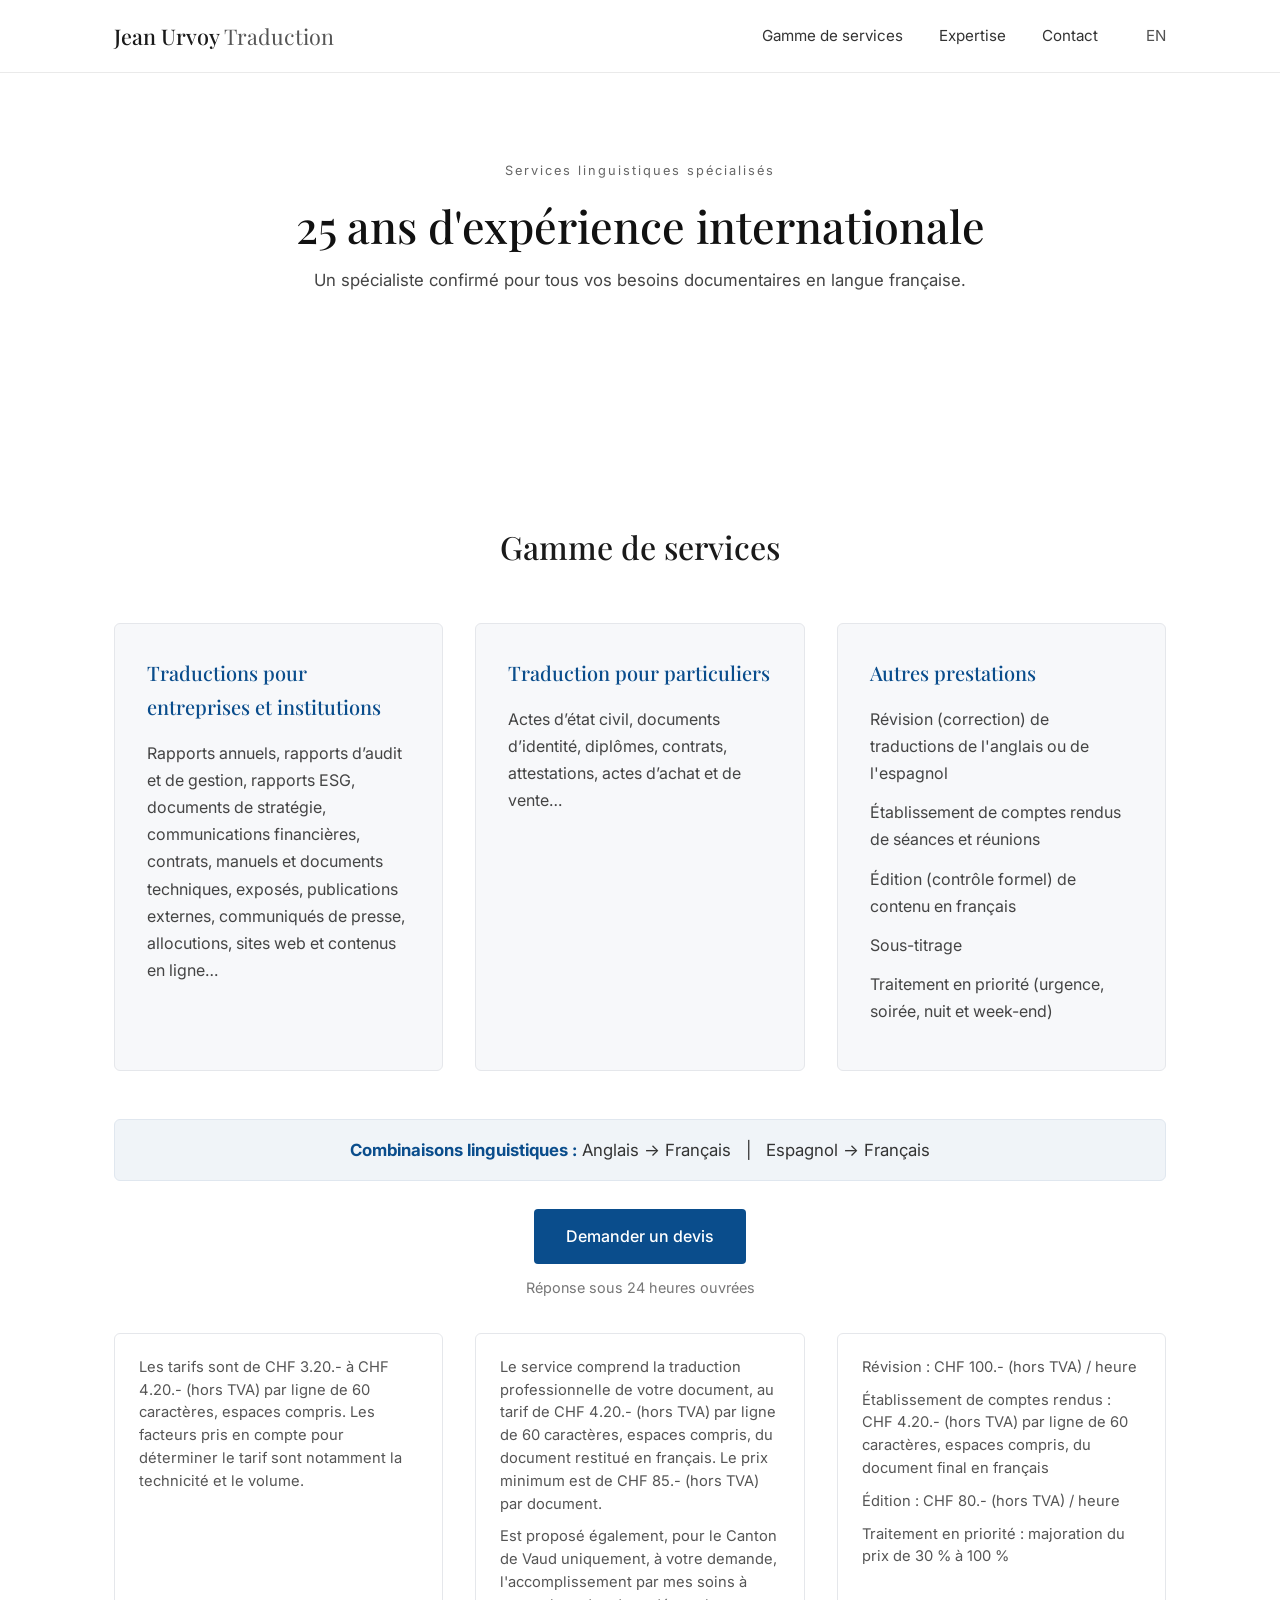
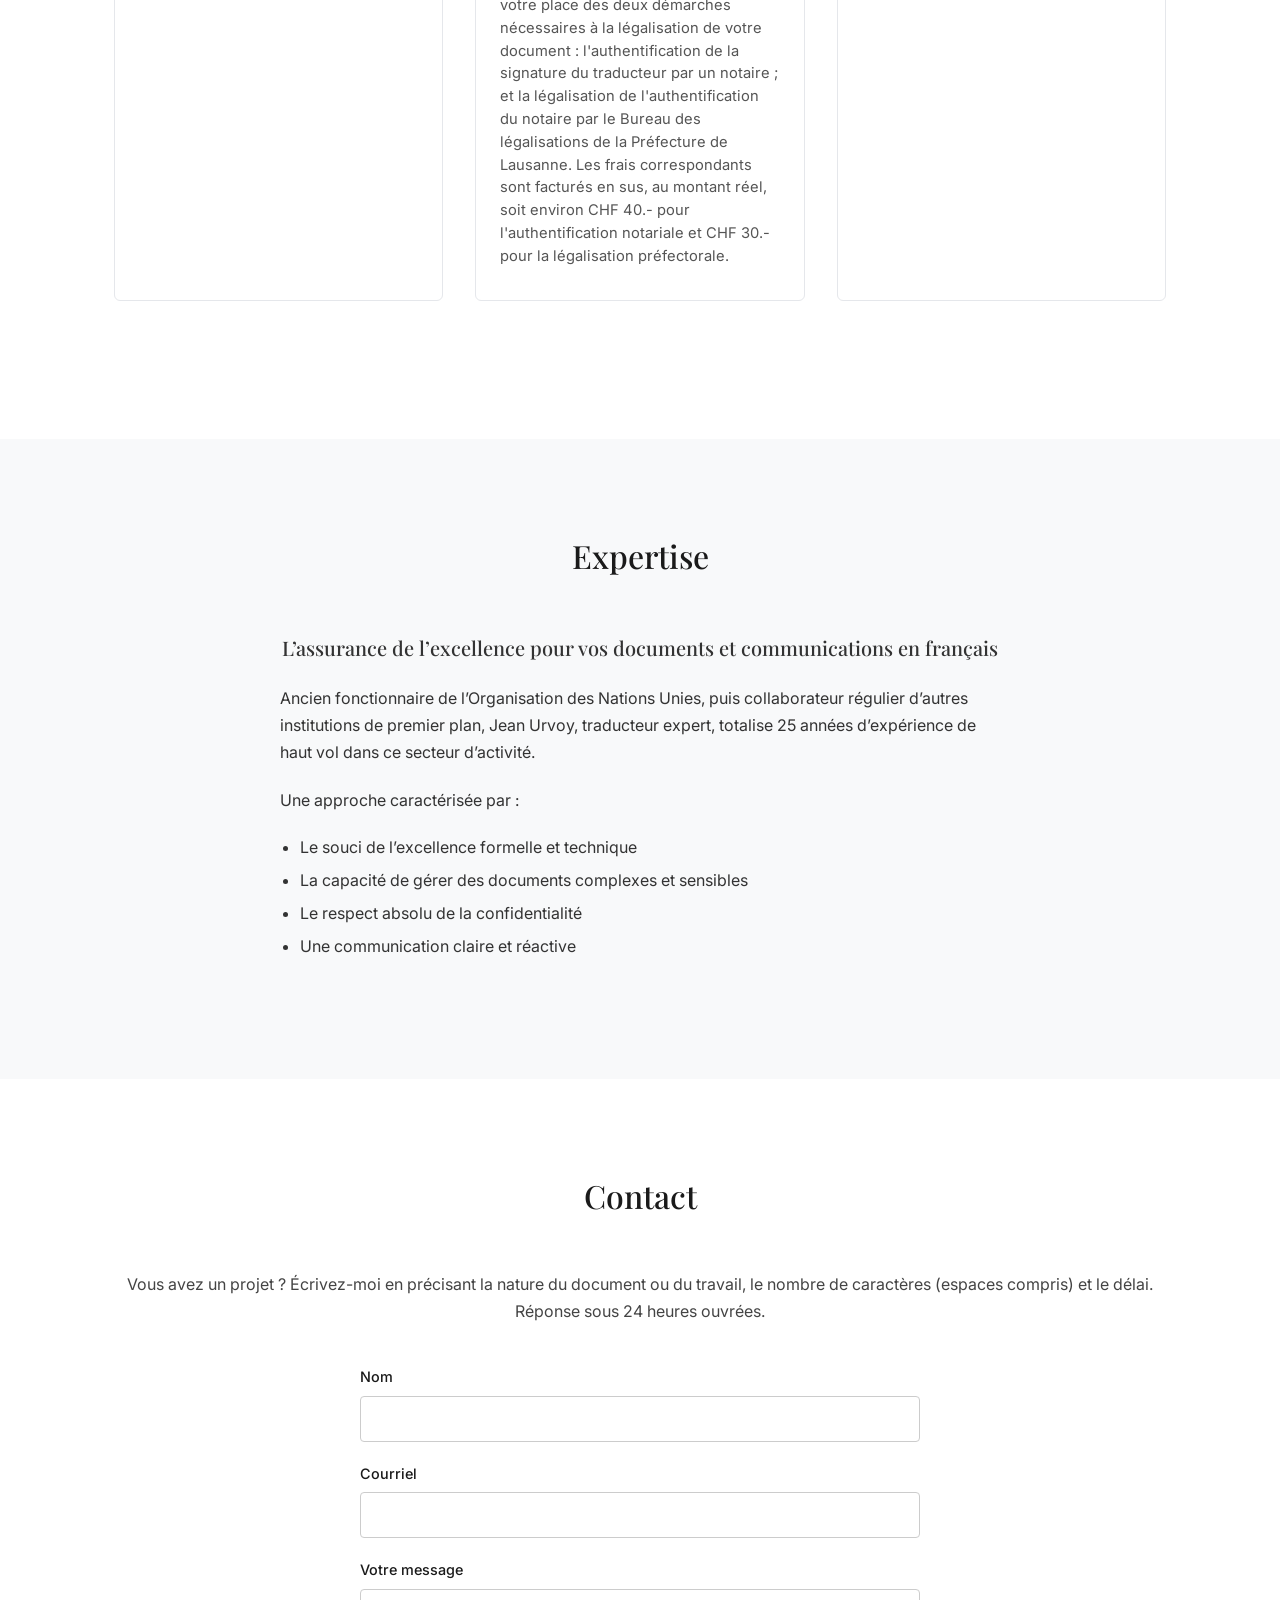
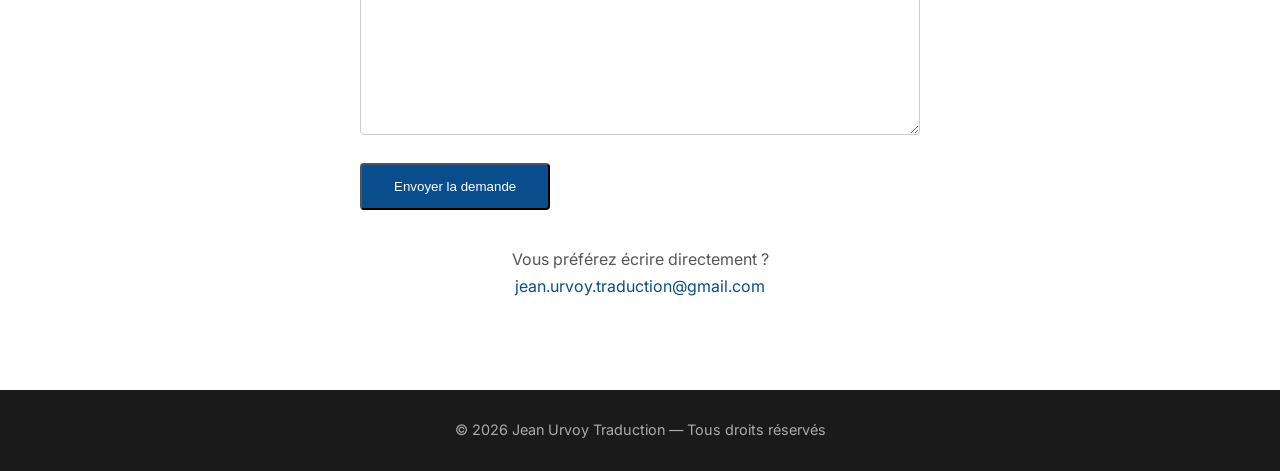
==== index.html @ 25f244a0 "Add files via upload chargement initial des fiches html fr et en + styles.css - essai" ====
<!DOCTYPE html>
<html lang="fr">
<head>
    <meta charset="UTF-8">
    <meta name="viewport" content="width=device-width, initial-scale=1.0">
    <title>Jean Urvoy Traduction | Traducteur professionnel</title>
    <meta name="description" content="Traducteur professionnel – 25 ans d’expérience. Traductions officielles et certifiées en Suisse. Anglais & Espagnol → Français.">
    <link rel="stylesheet" href="styles.css">
    <link rel="preconnect" href="https://fonts.googleapis.com">
    <link rel="preconnect" href="https://fonts.gstatic.com" crossorigin>
    <link href="https://fonts.googleapis.com/css2?family=Inter:wght@300;400;500;600&family=Playfair+Display:wght@500;600&display=swap" rel="stylesheet">
</head>
<body>

    <!-- Header -->
    <header class="header">
        <div class="container header-inner">
            <a href="#accueil" class="logo">Jean Urvoy <span>Traduction</span></a>
            <nav class="nav">
                <a href="#services">Gamme de services</a>
                <a href="#apropos">Expertise</a>
                <a href="#contact">Contact</a>
 <a href="index-en.html" class="lang-switch">EN</a>
            </nav>
            <button class="menu-toggle" aria-label="Menu">☰</button>
        </div>
    </header>

    <!-- Hero / Accueil -->
    <section id="accueil" class="hero">
        <div class="container">
            <p class="hero-label">Services linguistiques spécialisés</p>
            <h1>25 ans d'expérience internationale</h1>
            <p class="hero-text">
                Un spécialiste confirmé pour tous vos besoins documentaires en langue française.
            </p>
        </div>
    </section>

    <!-- Gamme de services -->
    <section id="services" class="section">
        <div class="container">
            <h2>Gamme de services</h2>

            <!-- Première rangée : les 3 services -->
            <div class="services-grid">
                <div class="service-card">
                    <h3>Traductions pour entreprises et institutions</h3>
                    <p>
                        Rapports annuels, rapports d’audit et de gestion, rapports ESG, documents de stratégie, communications financières, contrats, manuels et documents techniques, exposés, publications externes, communiqués de presse, allocutions, sites web et contenus en ligne…
                    </p>
                </div>

                <div class="service-card">
                    <h3>Traduction pour particuliers</h3>
                    <p>
                        Actes d’état civil, documents d’identité, diplômes, contrats, attestations, actes d’achat et de vente…
                    </p>
                </div>

                <div class="service-card">
                    <h3>Autres prestations</h3>
                    <p>Révision (correction) de traductions de l'anglais ou de l'espagnol</p>
                    <p>Établissement de comptes rendus de séances et réunions</p>
                    <p>Édition (contrôle formel) de contenu en français</p>
                    <p>Sous-titrage</p>
		    <p>Traitement en priorité (urgence, soirée, nuit et week-end)</p>
                </div>
            </div>

            <!-- Barre Combinaisons linguistiques -->
            <div class="languages-bar">
                <p>
                    <strong>Combinaisons linguistiques :</strong>
                    Anglais → Français &nbsp;&nbsp;|&nbsp;&nbsp; Espagnol → Français
                </p>
            </div>

            <!-- Bouton Demander un devis (déplacé ici) -->
            <div class="cta-center">
                <a href="#contact" class="btn">Demander un devis</a>
                <p class="hero-note">Réponse sous 24 heures ouvrées</p>
            </div>

            <!-- Deuxième rangée : les 3 colonnes tarifs -->
            <div class="services-grid tarifs-row">
                <div class="tarif-card">
                    <p>Les tarifs sont de CHF 3.20.- à CHF 4.20.- (hors TVA) par ligne de 60 caractères, espaces compris. Les facteurs pris en compte pour déterminer le tarif sont notamment la technicité et le volume.</p>
                </div>

                <div class="tarif-card">
                    <p>
                        Le service comprend la traduction professionnelle de votre document, au tarif de CHF 4.20.- (hors TVA) par ligne de 60 caractères, espaces compris, du document restitué en français. Le prix minimum est de CHF 85.- (hors TVA) par document.
                    </p>
                    <p>
                        Est proposé également, pour le Canton de Vaud uniquement, à votre demande, l'accomplissement par mes soins à votre place des deux démarches nécessaires à la légalisation de votre document : l'authentification de la signature du traducteur par un notaire ; et la légalisation de l'authentification du notaire par le Bureau des légalisations de la Préfecture de Lausanne. Les frais correspondants sont facturés en sus, au montant réel, soit environ CHF 40.- pour l'authentification notariale et CHF 30.- pour la légalisation préfectorale.
                    </p>
                </div>

                <div class="tarif-card">
                    <p>Révision : CHF 100.- (hors TVA) / heure</p>
                    <p>Établissement de comptes rendus : CHF 4.20.- (hors TVA) par ligne de 60 caractères, espaces compris, du document final en français</p>
                    <p>Édition : CHF 80.- (hors TVA) / heure</p>
		<p>Traitement en priorité : majoration du prix de 30 % à 100 % </p>
                </div>
            </div>
        </div>
    </section>

    <!-- Expertise -->
    <section id="apropos" class="section section-alt">
        <div class="container">
            <h2>Expertise</h2>
            <div class="about-content">
                <p class="about-intro">
                    L’assurance de l’excellence pour vos documents et communications en français
                </p>
                <p>
                    Ancien fonctionnaire de l’Organisation des Nations Unies, puis collaborateur régulier d’autres institutions de premier plan, 
                    Jean Urvoy, traducteur expert, totalise 25 années d’expérience de haut vol dans ce secteur d’activité.
                </p>
                <p>Une approche caractérisée par :</p>
                <ul>
                    <li>Le souci de l’excellence formelle et technique</li>
                    <li>La capacité de gérer des documents complexes et sensibles</li>
                    <li>Le respect absolu de la confidentialité</li>
                    <li>Une communication claire et réactive</li>
                </ul>
            </div>
        </div>
    </section>

    <!-- Contact -->
    <section id="contact" class="section">
        <div class="container">
            <h2>Contact</h2>
            <p class="contact-intro">Vous avez un projet ? Écrivez-moi en précisant la nature du document ou du travail, le nombre de caractères (espaces compris) et le délai. Réponse sous 24 heures ouvrées.</p>

            <form class="contact-form" action="mailto:jean.urvoy.traduction@gmail.com" method="post" enctype="text/plain">
                <div class="form-group">
                    <label for="name">Nom</label>
                    <input type="text" id="name" name="name" required>
                </div>
                <div class="form-group">
                    <label for="email">Courriel</label>
                    <input type="email" id="email" name="email" required>
                </div>
                <div class="form-group">
                    <label for="message">Votre message</label>
                    <textarea id="message" name="message" rows="6" required></textarea>
                </div>
                <button type="submit" class="btn">Envoyer la demande</button>
            </form>

            <p class="contact-note">
                Vous préférez écrire directement ?<br>
                <a href="mailto:jean.urvoy.traduction@gmail.com">jean.urvoy.traduction@gmail.com</a>
            </p>
        </div>
    </section>

    <!-- Footer -->
    <footer class="footer">
        <div class="container">
            <p>© 2026 Jean Urvoy Traduction — Tous droits réservés</p>
        </div>
    </footer>

    <script>
        const toggle = document.querySelector('.menu-toggle');
        const nav = document.querySelector('.nav');
        toggle.addEventListener('click', () => {
            nav.classList.toggle('active');
        });
    </script>
</body>
</html>
---- styles.css ----
/* ===== Reset & Base ===== */
* {
    margin: 0;
    padding: 0;
    box-sizing: border-box;
}

body {
    font-family: 'Inter', system-ui, sans-serif;
    color: #1a1a1a;
    line-height: 1.7;
    background: #ffffff;
}

.container {
    max-width: 1100px;
    margin: 0 auto;
    padding: 0 24px;
}

h1, h2, h3 {
    font-family: 'Playfair Display', Georgia, serif;
    font-weight: 500;
}

/* ===== Header ===== */
.header {
    position: fixed;
    top: 0;
    left: 0;
    right: 0;
    background: rgba(255, 255, 255, 0.97);
    border-bottom: 1px solid #eaeaea;
    z-index: 100;
    backdrop-filter: blur(8px);
}

.header-inner {
    display: flex;
    justify-content: space-between;
    align-items: center;
    height: 72px;
}

.logo {
    font-family: 'Playfair Display', serif;
    font-size: 1.35rem;
    color: #1a1a1a;
    text-decoration: none;
    font-weight: 500;
}

.logo span {
    font-weight: 400;
    color: #555;
}

.nav {
    display: flex;
    gap: 36px;
}

.nav a {
    text-decoration: none;
    color: #333;
    font-size: 0.95rem;
    font-weight: 400;
    transition: color 0.2s;
}

.nav a:hover {
    color: #0a4d8c;
}

.menu-toggle {
    display: none;
    background: none;
    border: none;
    font-size: 1.5rem;
    cursor: pointer;
}

/* ===== Hero ===== */
.hero {
    padding: 160px 0 100px;
    text-align: center;
}

.hero-label {
    text-transform: none;
    letter-spacing: 2px;
    font-size: 0.8rem;
    color: #666;
    margin-bottom: 16px;
}

.hero h1 {
    font-size: 2.8rem;
    line-height: 1.25;
    margin-bottom: 12px;
    color: #111;
}

.hero-subtitle {
    font-size: 1.25rem;
    color: #444;
    margin-bottom: 28px;
}

.hero-text {
    max-width: 680px;
    margin: 0 auto 36px;
    color: #444;
    font-size: 1.05rem;
}

.btn {
    display: inline-block;
    background: #0a4d8c;
    color: white;
    padding: 14px 32px;
    text-decoration: none;
    border-radius: 4px;
    font-weight: 500;
    transition: background 0.2s;
}

.btn:hover {
    background: #083a6b;
}

.hero-note {
    margin-top: 16px;
    font-size: 0.9rem;
    color: #777;
}

/* ===== Sections ===== */
.section {
    padding: 90px 0;
}

.section-alt {
    background: #f8f9fa;
}

.section h2 {
    font-size: 2rem;
    margin-bottom: 48px;
    text-align: center;
}

/* ===== Services ===== */
.services-grid {
    display: grid;
    grid-template-columns: repeat(auto-fit, minmax(300px, 1fr));
    gap: 32px;
    margin-bottom: 48px;
}

.service-card {
    background: white;
    padding: 32px;
    border: 1px solid #eaeaea;
    border-radius: 6px;
}

.service-card h3 {
    font-size: 1.25rem;
    margin-bottom: 16px;
    color: #0a4d8c;
}

.service-card p {
    margin-bottom: 12px;
    color: #444;
}

.tarifs-box {
    background: #f0f4f8;
    padding: 28px 32px;
    border-radius: 6px;
    text-align: center;
    color: #333;
    font-size: 1.05rem;
}

/* ===== À propos ===== */
.about-content {
    max-width: 720px;
    margin: 0 auto;
}

.about-content p {
    margin-bottom: 20px;
    color: #333;
}

.about-content ul {
    margin: 16px 0 24px 24px;
    color: #333;
}

.languages {
    margin-top: 32px;
    padding-top: 24px;
    border-top: 1px solid #ddd;
    font-size: 1.05rem;
}

/* ===== Processus ===== */
.process-grid {
    display: grid;
    grid-template-columns: repeat(auto-fit, minmax(220px, 1fr));
    gap: 28px;
}

.process-step {
    text-align: center;
    padding: 24px 16px;
}

.step-number {
    display: inline-flex;
    width: 42px;
    height: 42px;
    background: #0a4d8c;
    color: white;
    border-radius: 50%;
    align-items: center;
    justify-content: center;
    font-weight: 600;
    margin-bottom: 16px;
}

.process-step h3 {
    font-size: 1.15rem;
    margin-bottom: 10px;
}

.process-step p {
    color: #555;
    font-size: 0.95rem;
}

/* ===== Contact ===== */
.contact-intro {
    text-align: center;
    margin-bottom: 40px;
    color: #444;
}

.contact-form {
    max-width: 560px;
    margin: 0 auto;
}

.form-group {
    margin-bottom: 20px;
}

.form-group label {
    display: block;
    margin-bottom: 6px;
    font-size: 0.9rem;
    font-weight: 500;
}

.form-group input,
.form-group textarea {
    width: 100%;
    padding: 12px 14px;
    border: 1px solid #ccc;
    border-radius: 4px;
    font-family: inherit;
    font-size: 1rem;
}

.form-group input:focus,
.form-group textarea:focus {
    outline: none;
    border-color: #0a4d8c;
}

.contact-note {
    text-align: center;
    margin-top: 36px;
    color: #555;
}

.contact-note a {
    color: #0a4d8c;
    text-decoration: none;
}

/* ===== Footer ===== */
.footer {
    background: #1a1a1a;
    color: #aaa;
    text-align: center;
    padding: 28px 0;
    font-size: 0.9rem;
}

/* ===== Responsive ===== */
@media (max-width: 768px) {
    .nav {
        display: none;
        position: absolute;
        top: 72px;
        left: 0;
        right: 0;
        background: white;
        flex-direction: column;
        padding: 24px;
        gap: 16px;
        border-bottom: 1px solid #eee;
    }

    .nav.active {
        display: flex;
    }

    .menu-toggle {
        display: block;
    }

    .hero h1 {
        font-size: 2.1rem;
    }

    .hero {
        padding: 130px 0 70px;
    }

    .section {
        padding: 70px 0;
    }
}
.about-intro {
    font-size: 1.25rem;
    font-family: 'Playfair Display', Georgia, serif;
    color: #0a4d8c;
    margin-bottom: 28px;
    text-align: center;
    font-weight: 500;
}

.about-content ul {
    margin: 12px 0 28px 20px;
}

.about-content li {
    margin-bottom: 6px;
}
/* Bloc tarifaire dans les cartes de services */
.tarif-box {
    margin-top: 24px;
    padding-top: 20px;
    border-top: 1px solid #e0e0e0;
    font-size: 0.95rem;
    color: #444;
}

.tarif-box p {
    margin-bottom: 10px;
}

.tarif-box strong {
    color: #0a4d8c;
}
/* Rangée des tarifs */
.tarifs-row {
    margin-top: 20px;
}

/* Style des cartes tarifs (contraste) */
.tarif-card {
    background: #f7f8fa;
    border: 1px solid #e5e7eb;
    border-radius: 6px;
    padding: 22px 24px;
    font-size: 0.92rem;          /* texte un peu plus petit */
    color: #555;                 /* texte plus clair */
    line-height: 1.55;
}

.tarif-card strong {
    color: #0a4d8c;
    font-size: 0.95rem;
}

.tarif-card p {
    margin-bottom: 10px;
}
/* Cartes de services (fond légèrement gris) */
.service-card {
    background: #f7f8fa;
    border: 1px solid #e5e7eb;
}

/* Rangée des tarifs */
.tarifs-row {
    margin-top: 20px;
}

/* Cartes tarifs (fond blanc + contraste) */
.tarif-card {
    background: #ffffff;
    border: 1px solid #e5e7eb;
    border-radius: 6px;
    padding: 22px 24px;
    font-size: 0.92rem;
    color: #555;
    line-height: 1.55;
}

.tarif-card strong {
    color: #0a4d8c;
    font-size: 0.95rem;
}

.tarif-card p {
    margin-bottom: 10px;
}
/* Barre Combinaisons linguistiques */
.languages-bar {
    margin: 28px 0 20px;
    padding: 16px 24px;
    background: #f0f4f8;
    border: 1px solid #e0e7ef;
    border-radius: 6px;
    text-align: center;
}

.languages-bar p {
    margin: 0;
    font-size: 1.05rem;
    color: #333;
}

.languages-bar strong {
    color: #0a4d8c;
}
.cta-center {
    text-align: center;
    margin: 28px 0 32px;
}

.cta-center .hero-note {
    margin-top: 12px;
}
.lang-switch {
    font-weight: 600;
    margin-left: 12px;
    opacity: 0.85;
}
.lang-switch:hover {
    opacity: 1;
}
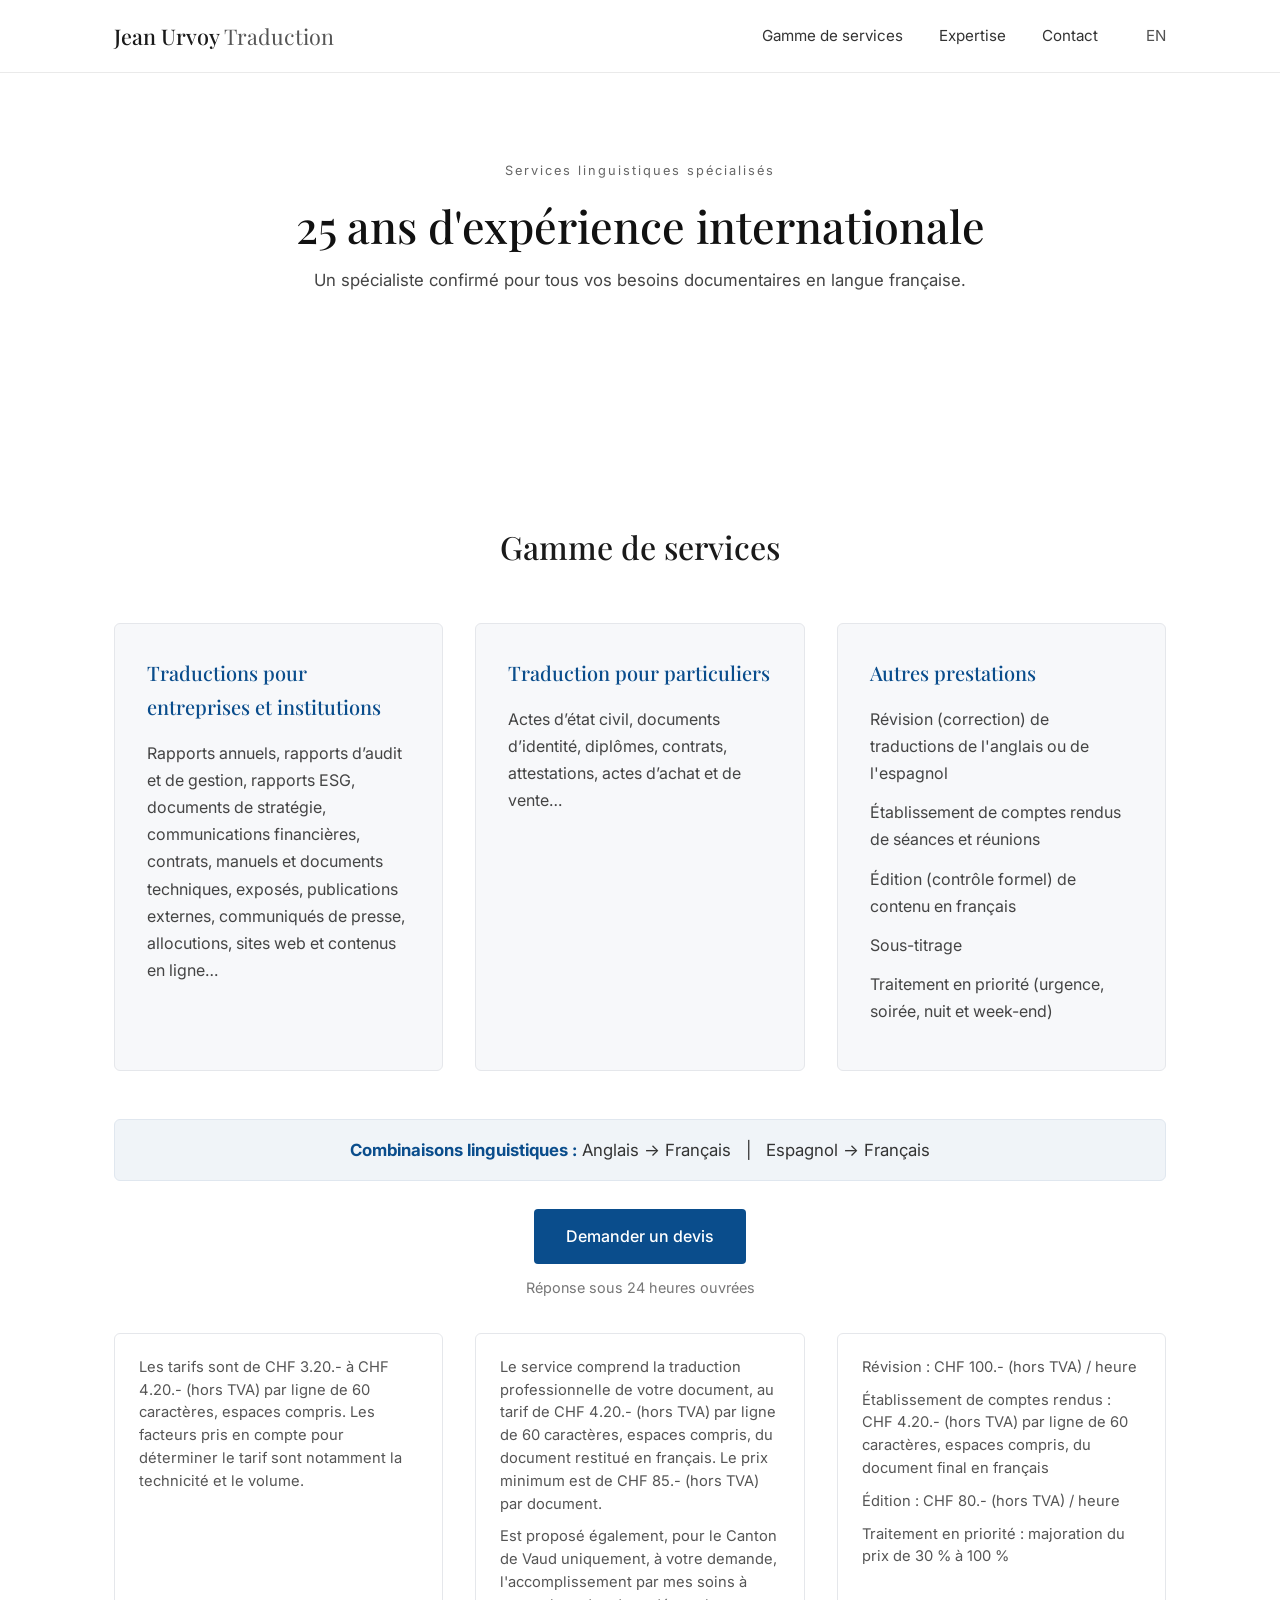
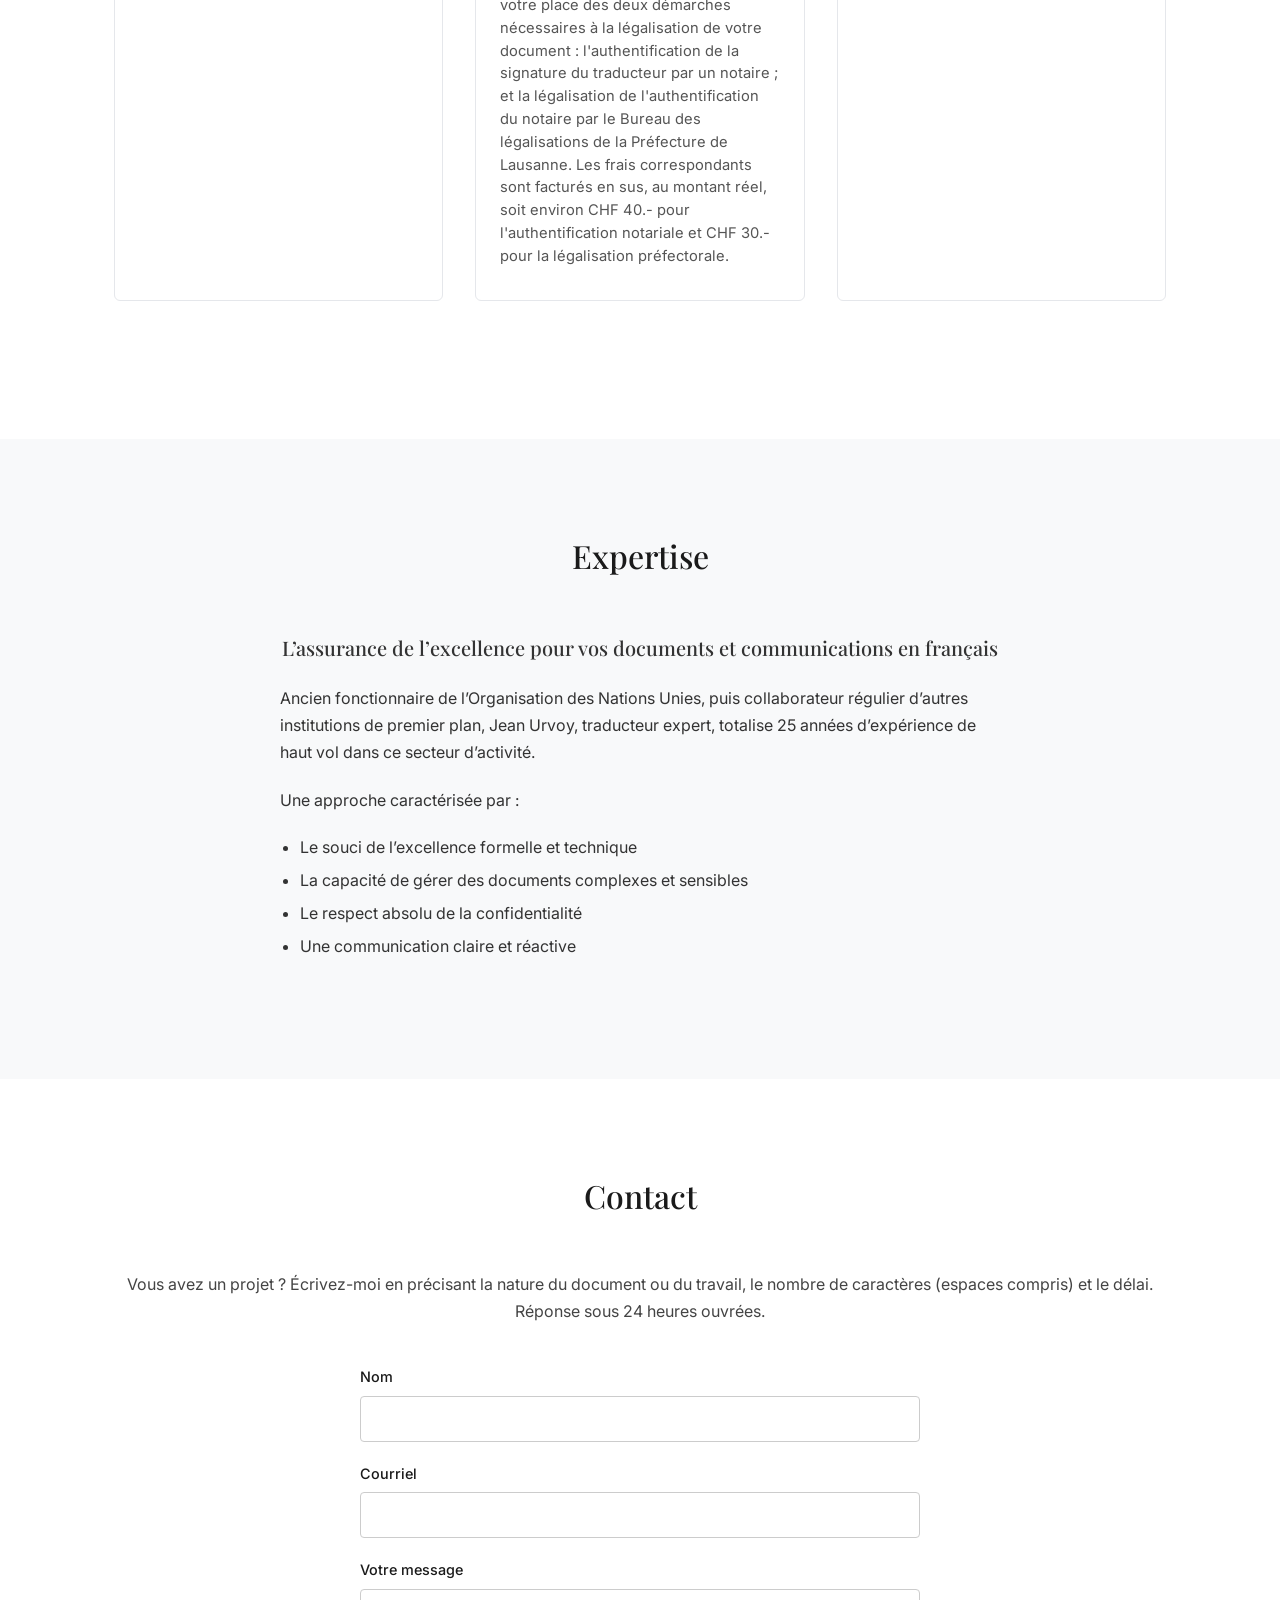
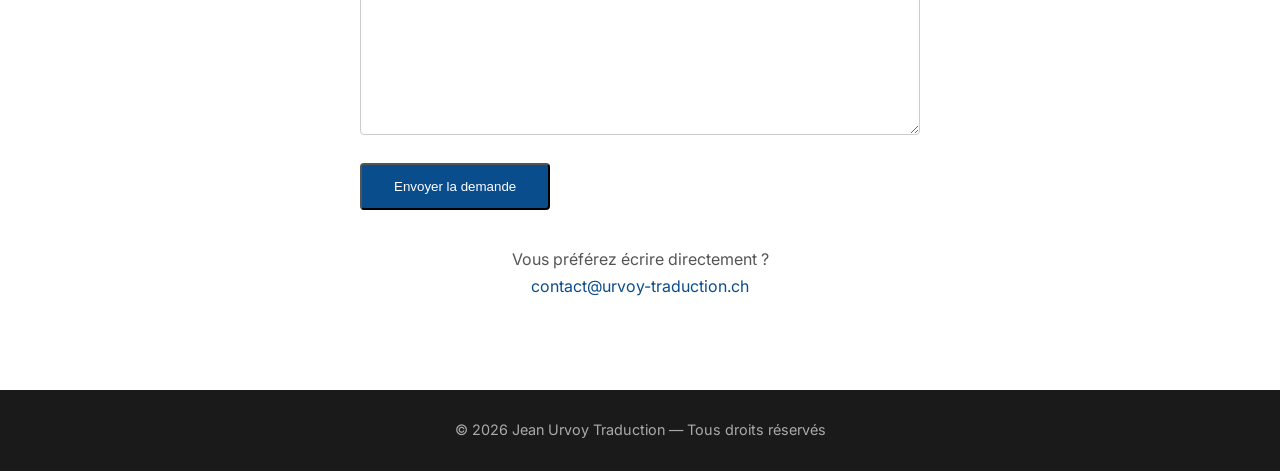
==== commit 2813b9ca: "Add files via upload" ====
--- a/index.html
+++ b/index.html
@@ -136,7 +136,7 @@
             <h2>Contact</h2>
             <p class="contact-intro">Vous avez un projet ? Écrivez-moi en précisant la nature du document ou du travail, le nombre de caractères (espaces compris) et le délai. Réponse sous 24 heures ouvrées.</p>
 
-            <form class="contact-form" action="mailto:jean.urvoy.traduction@gmail.com" method="post" enctype="text/plain">
+            <form class="contact-form" action="mailto:contact@urvoy-traduction.ch" method="post" enctype="text/plain">
                 <div class="form-group">
                     <label for="name">Nom</label>
                     <input type="text" id="name" name="name" required>
@@ -154,7 +154,7 @@
 
             <p class="contact-note">
                 Vous préférez écrire directement ?<br>
-                <a href="mailto:jean.urvoy.traduction@gmail.com">jean.urvoy.traduction@gmail.com</a>
+                <a href="mailto:contact@urvoy-traduction.ch">contact@urvoy-traduction.ch</a>
             </p>
         </div>
     </section>
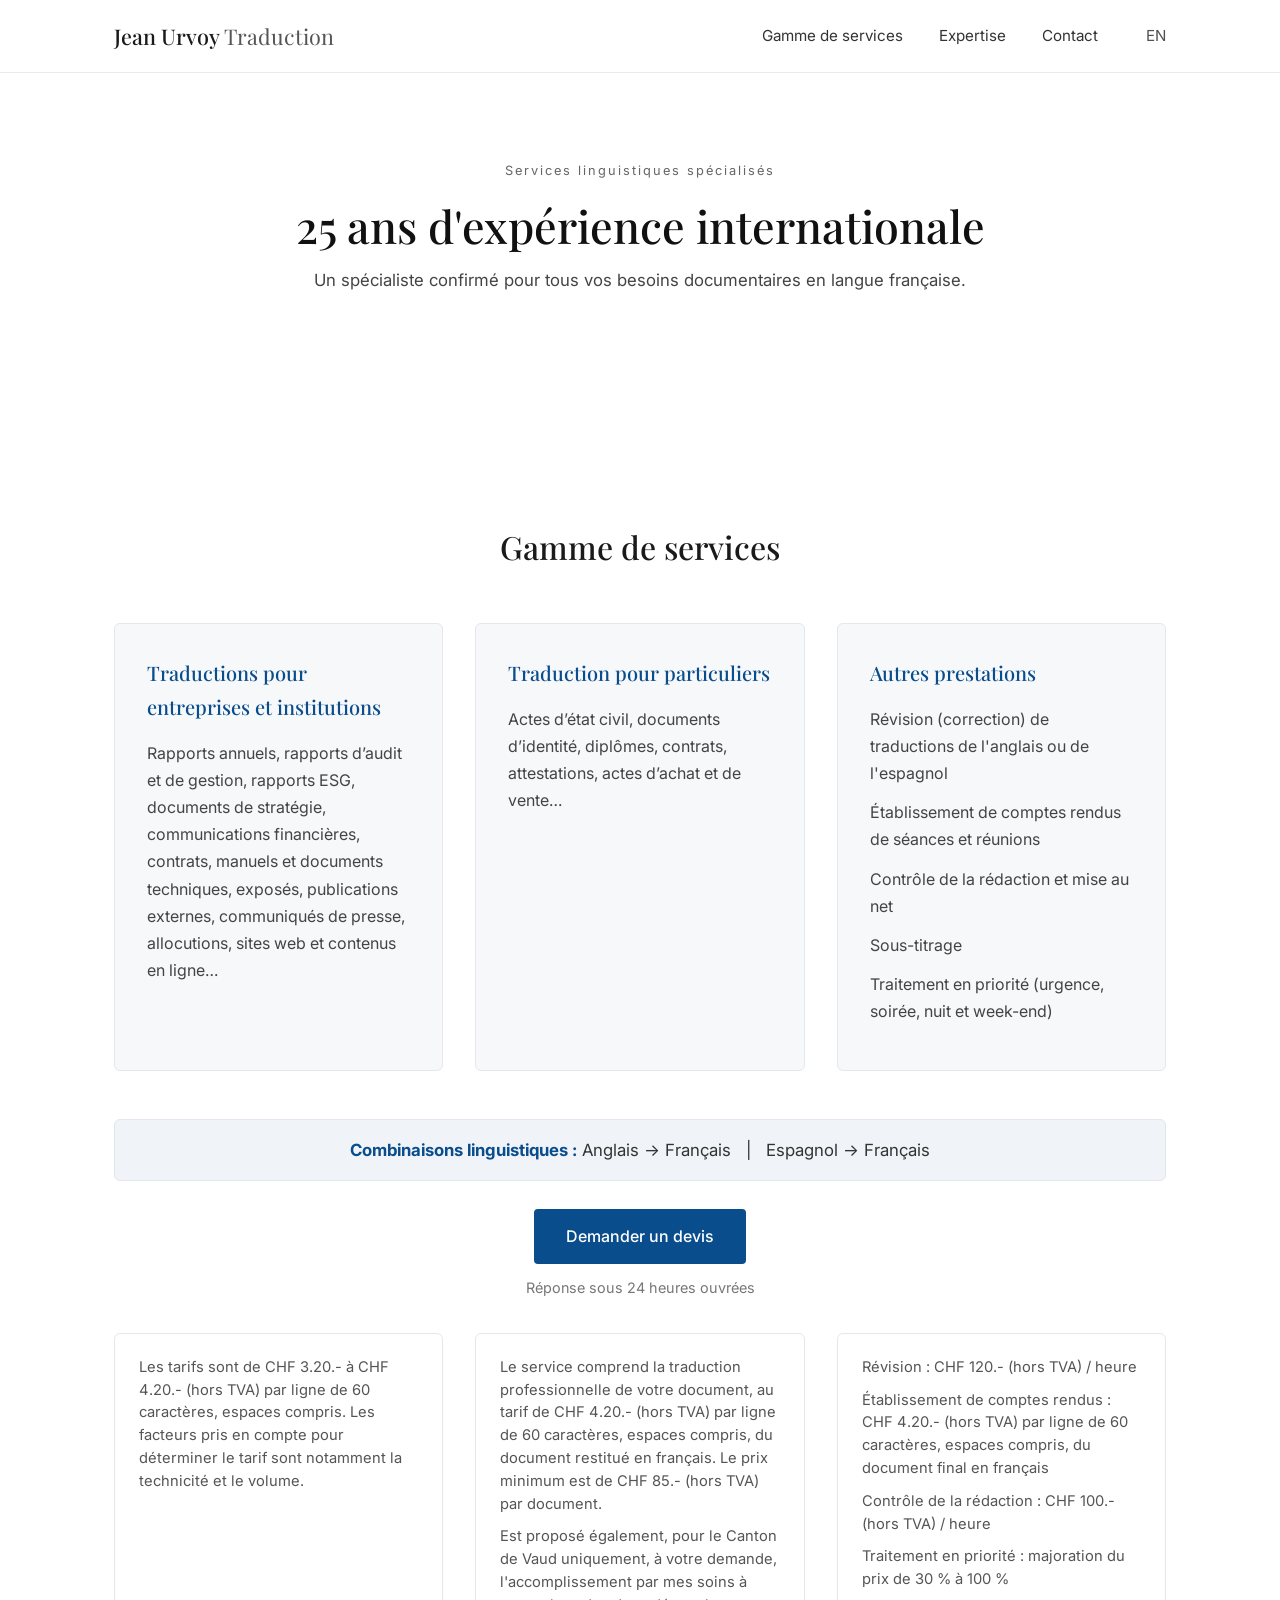
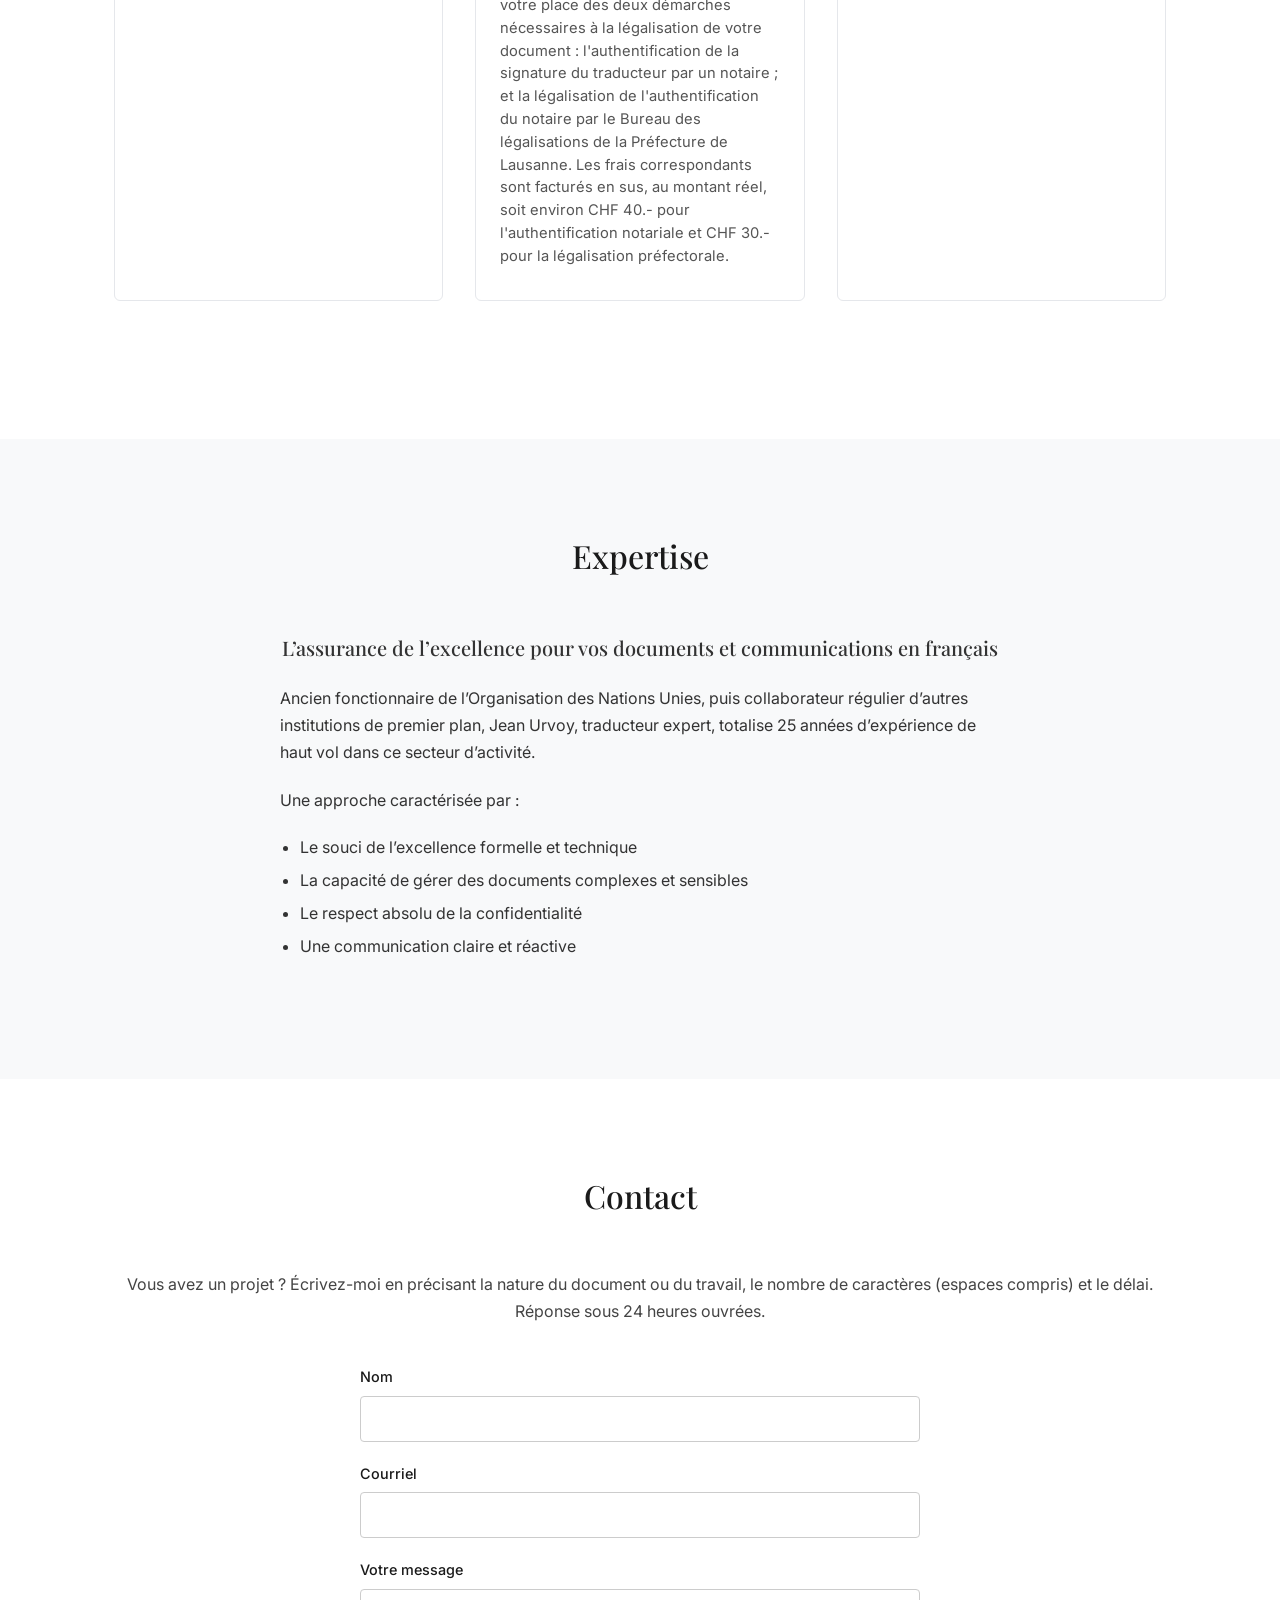
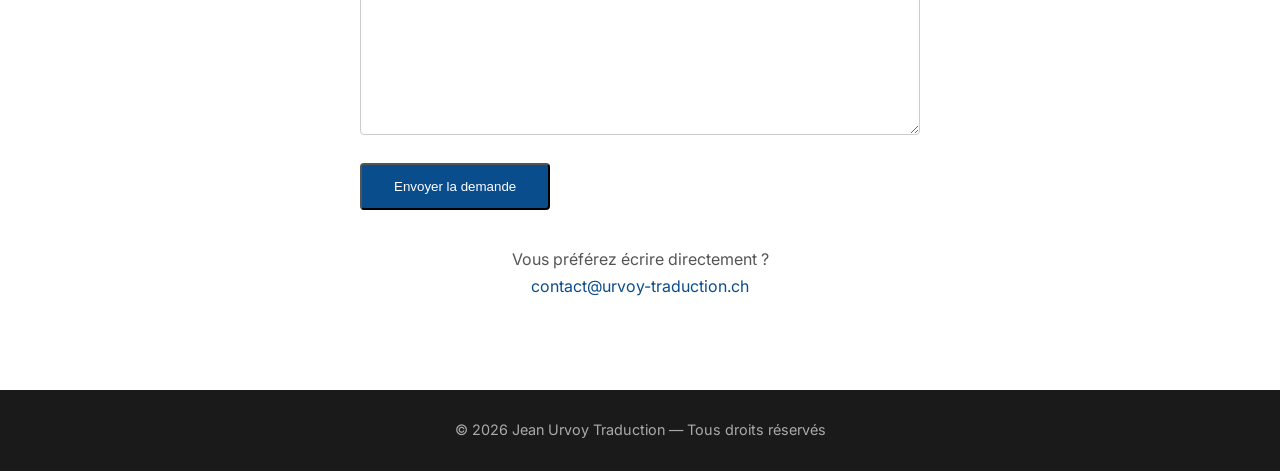
==== commit 03d0dacf: "Add files via upload" ====
--- a/index.html
+++ b/index.html
@@ -62,7 +62,7 @@
                     <h3>Autres prestations</h3>
                     <p>Révision (correction) de traductions de l'anglais ou de l'espagnol</p>
                     <p>Établissement de comptes rendus de séances et réunions</p>
-                    <p>Édition (contrôle formel) de contenu en français</p>
+                    <p>Contrôle de la rédaction et mise au net</p>
                     <p>Sous-titrage</p>
 		    <p>Traitement en priorité (urgence, soirée, nuit et week-end)</p>
                 </div>
@@ -98,9 +98,9 @@
                 </div>
 
                 <div class="tarif-card">
-                    <p>Révision : CHF 100.- (hors TVA) / heure</p>
+                    <p>Révision : CHF 120.- (hors TVA) / heure</p>
                     <p>Établissement de comptes rendus : CHF 4.20.- (hors TVA) par ligne de 60 caractères, espaces compris, du document final en français</p>
-                    <p>Édition : CHF 80.- (hors TVA) / heure</p>
+                    <p>Contrôle de la rédaction : CHF 100.- (hors TVA) / heure</p>
 		<p>Traitement en priorité : majoration du prix de 30 % à 100 % </p>
                 </div>
             </div>
@@ -136,7 +136,7 @@
             <h2>Contact</h2>
             <p class="contact-intro">Vous avez un projet ? Écrivez-moi en précisant la nature du document ou du travail, le nombre de caractères (espaces compris) et le délai. Réponse sous 24 heures ouvrées.</p>
 
-            <form class="contact-form" action="mailto:contact@urvoy-traduction.ch" method="post" enctype="text/plain">
+            <form class="contact-form" action="https://formspree.io/f/xgawywba" method="POST">
                 <div class="form-group">
                     <label for="name">Nom</label>
                     <input type="text" id="name" name="name" required>
